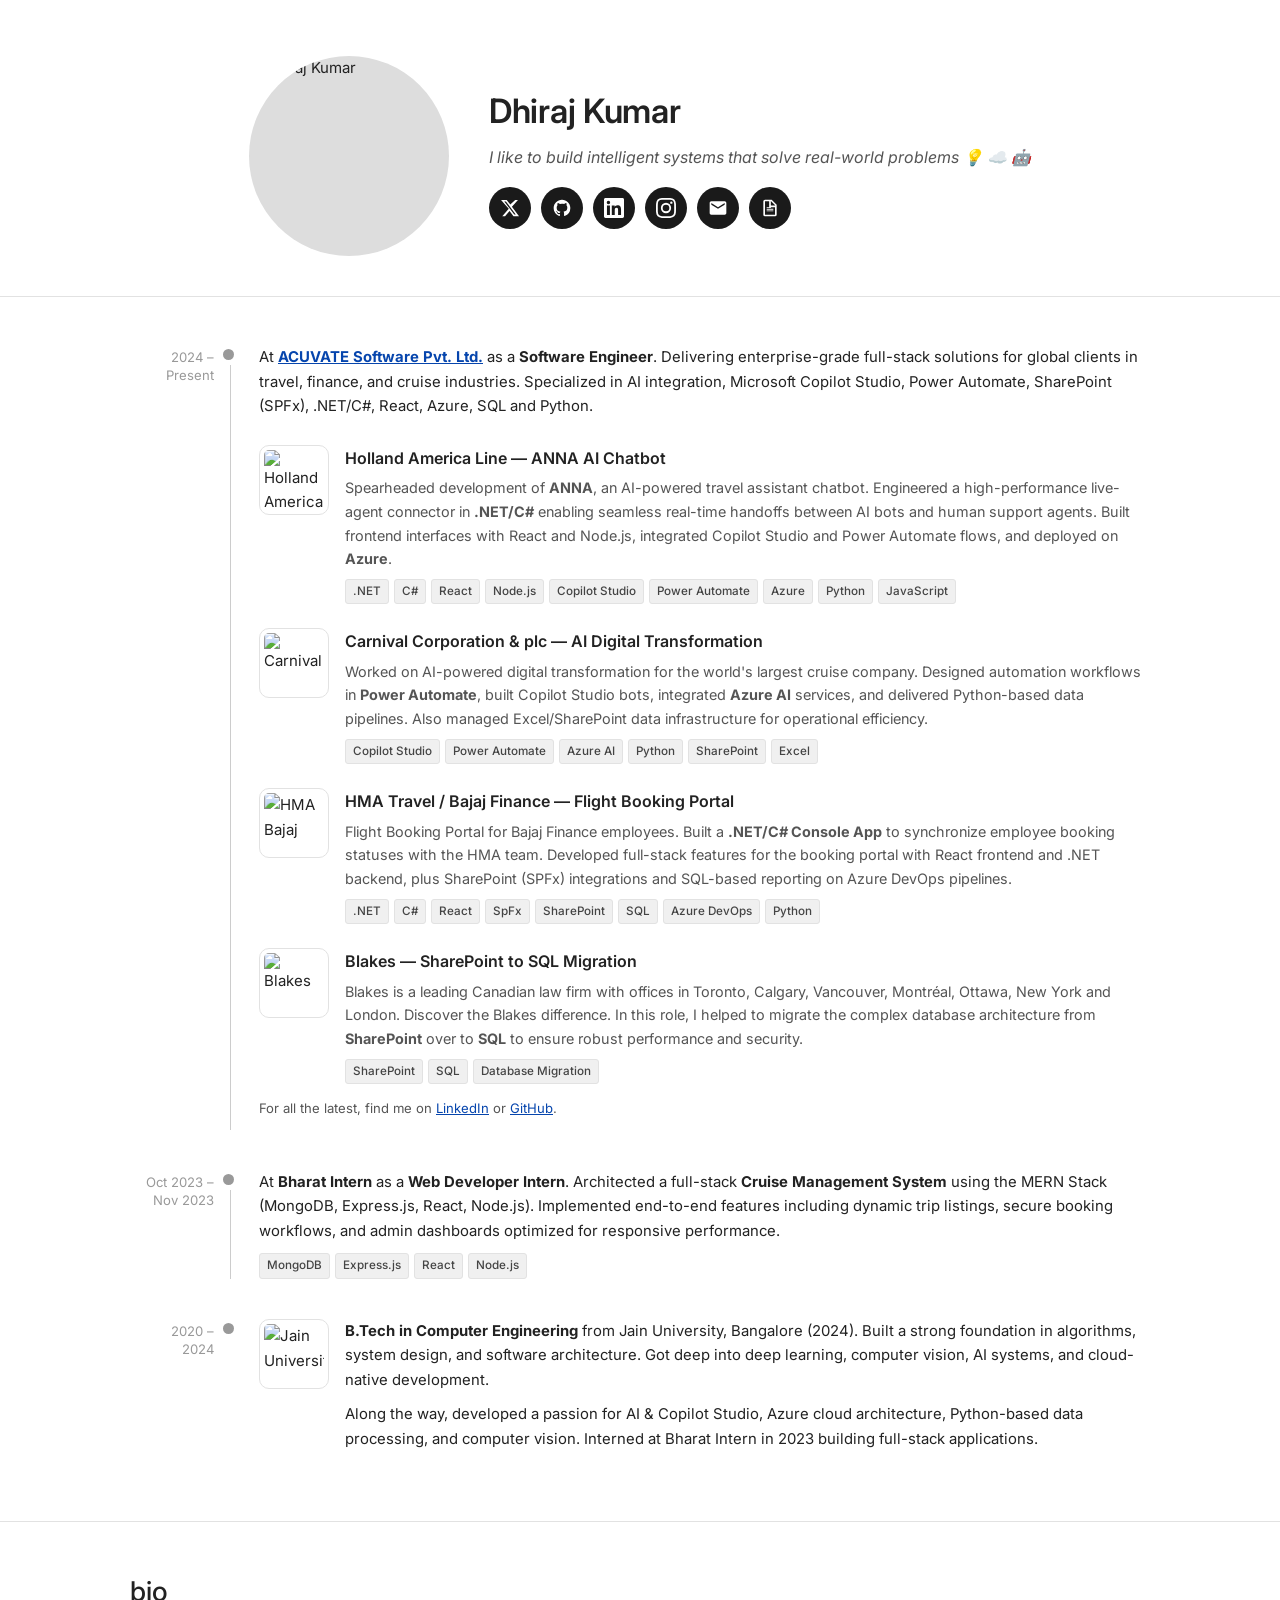
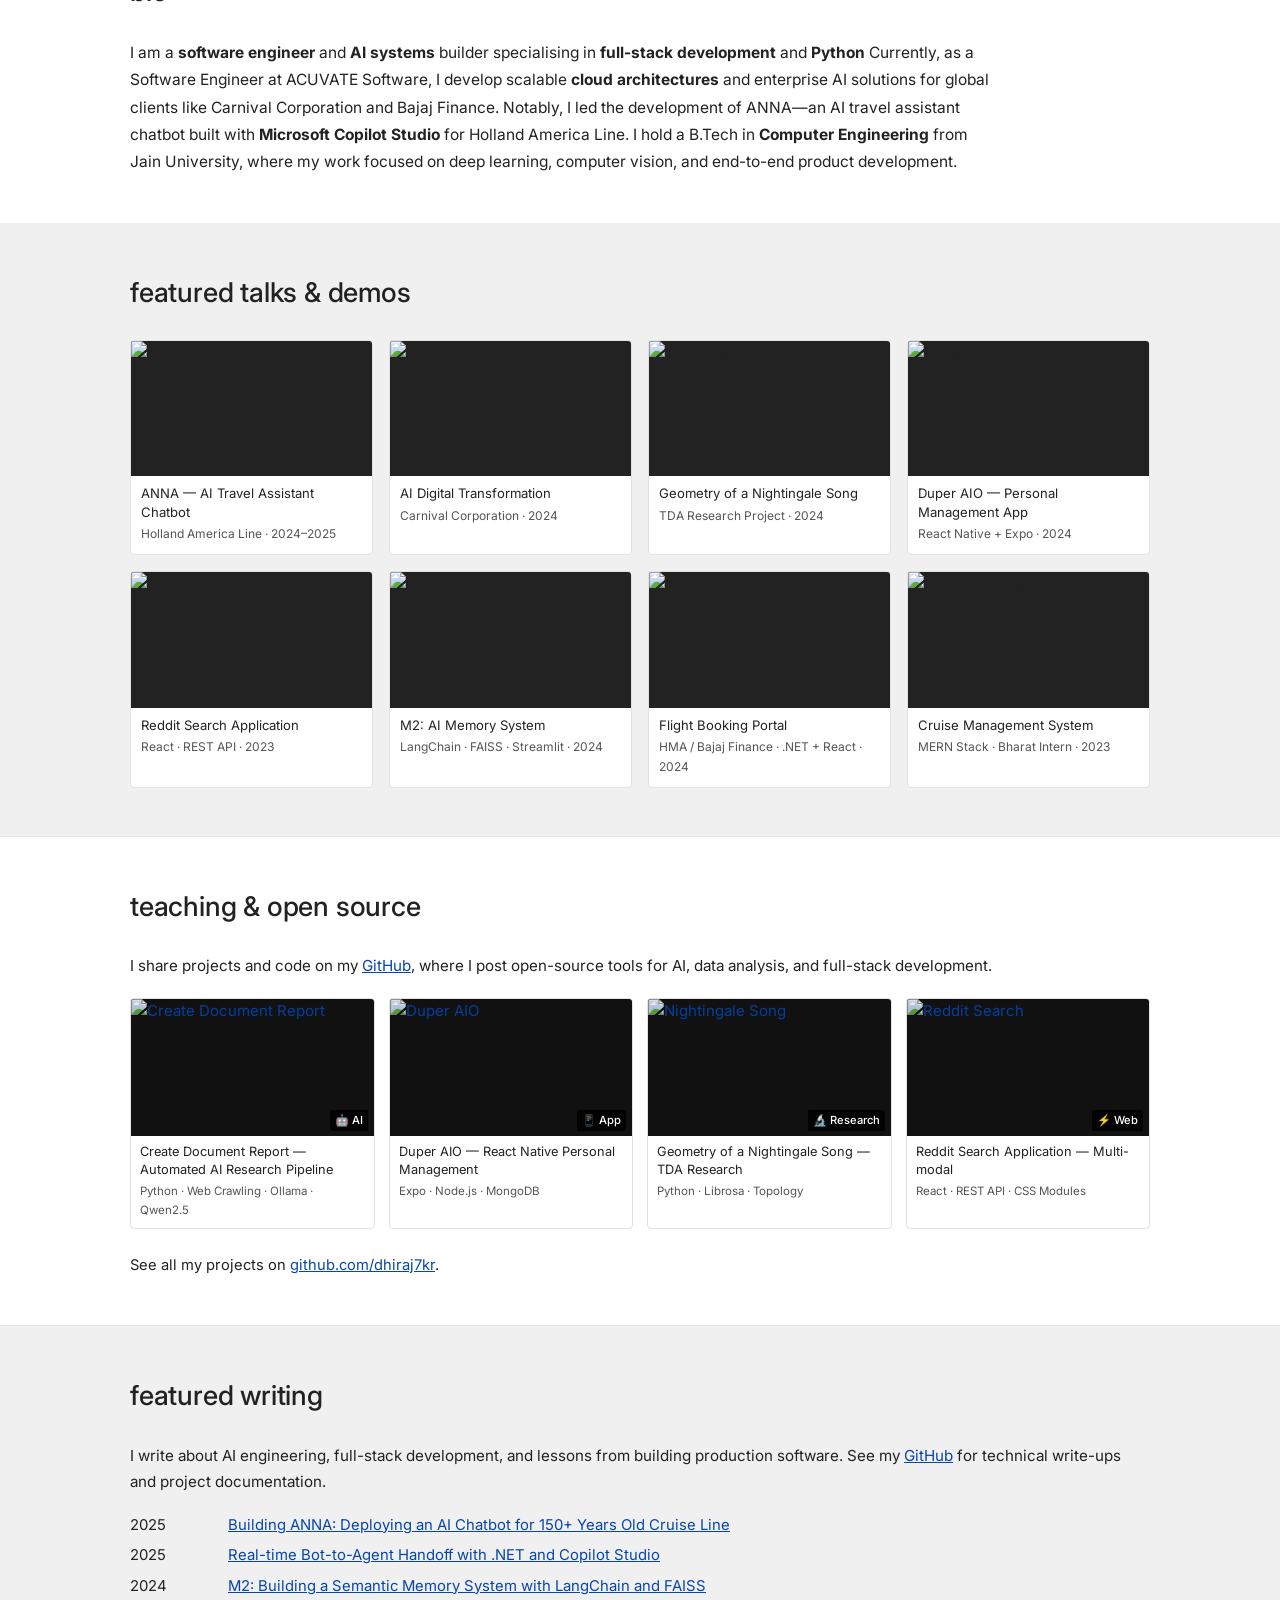
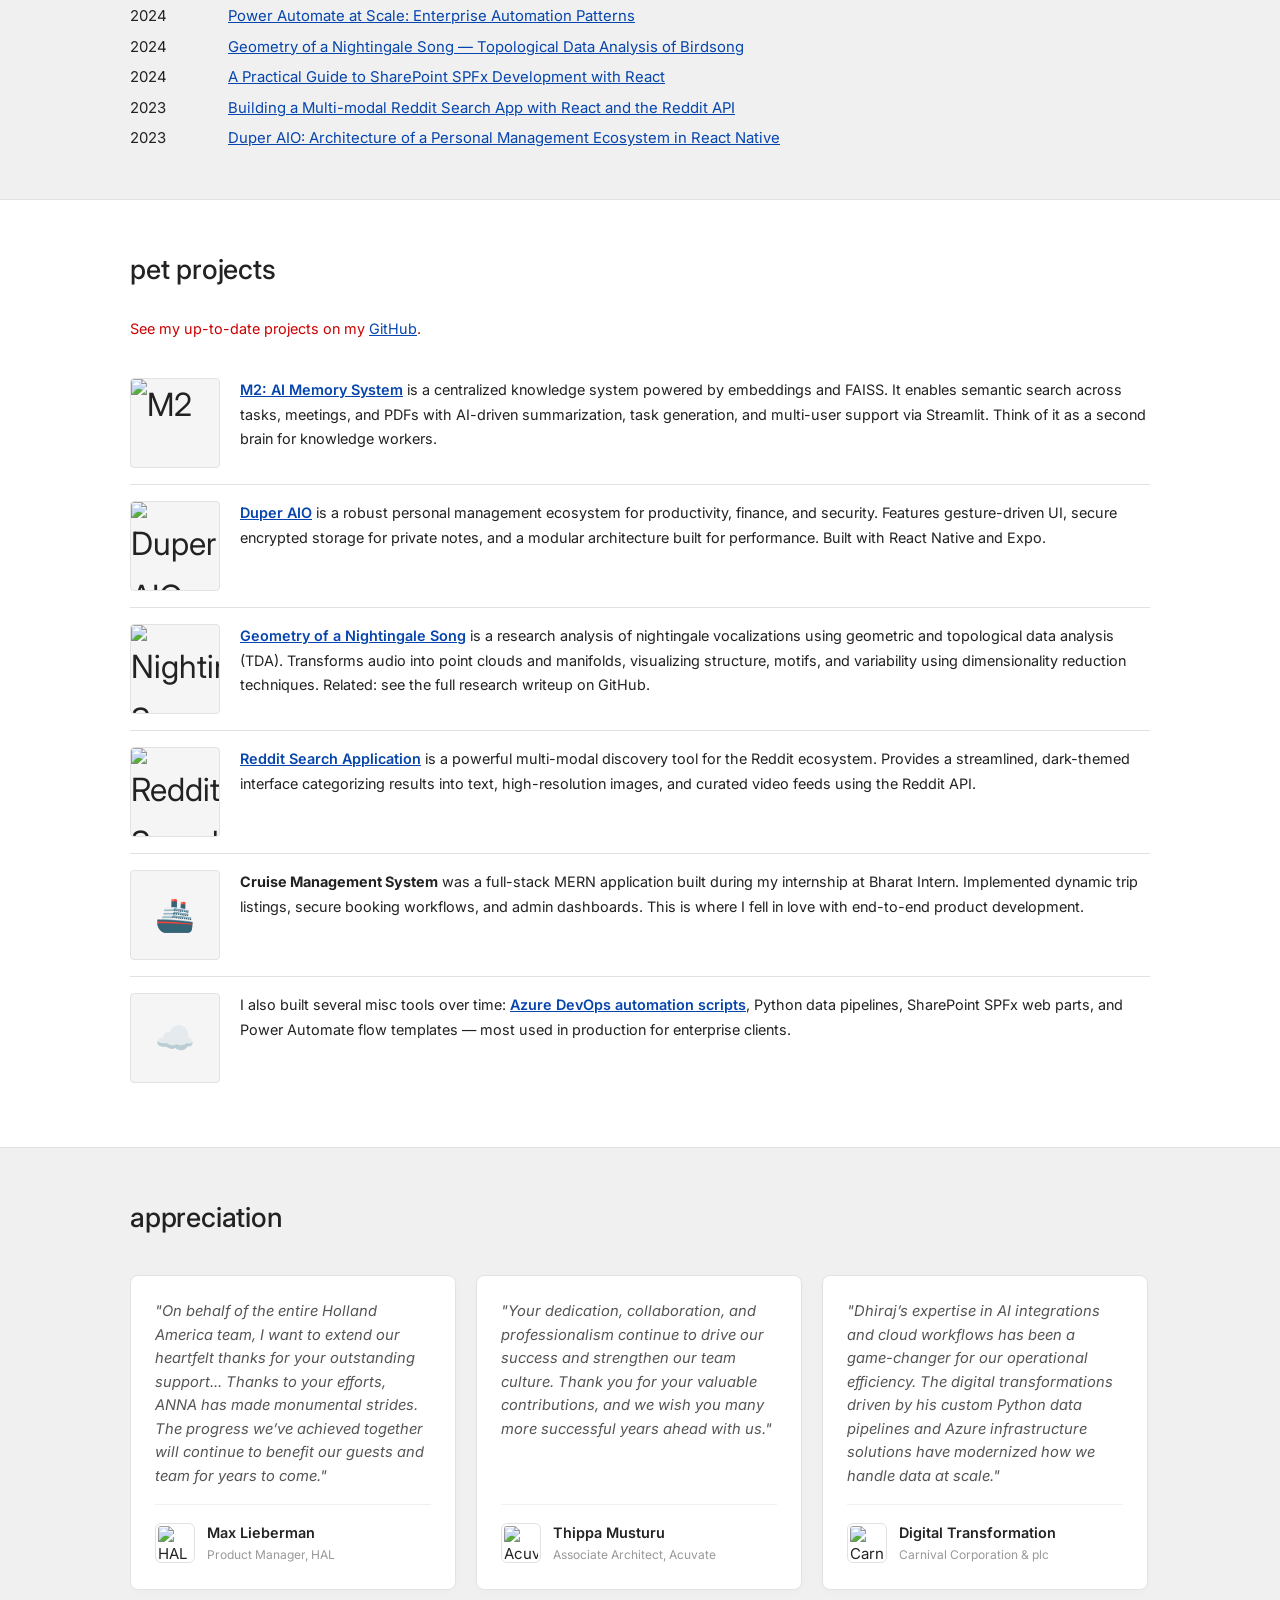
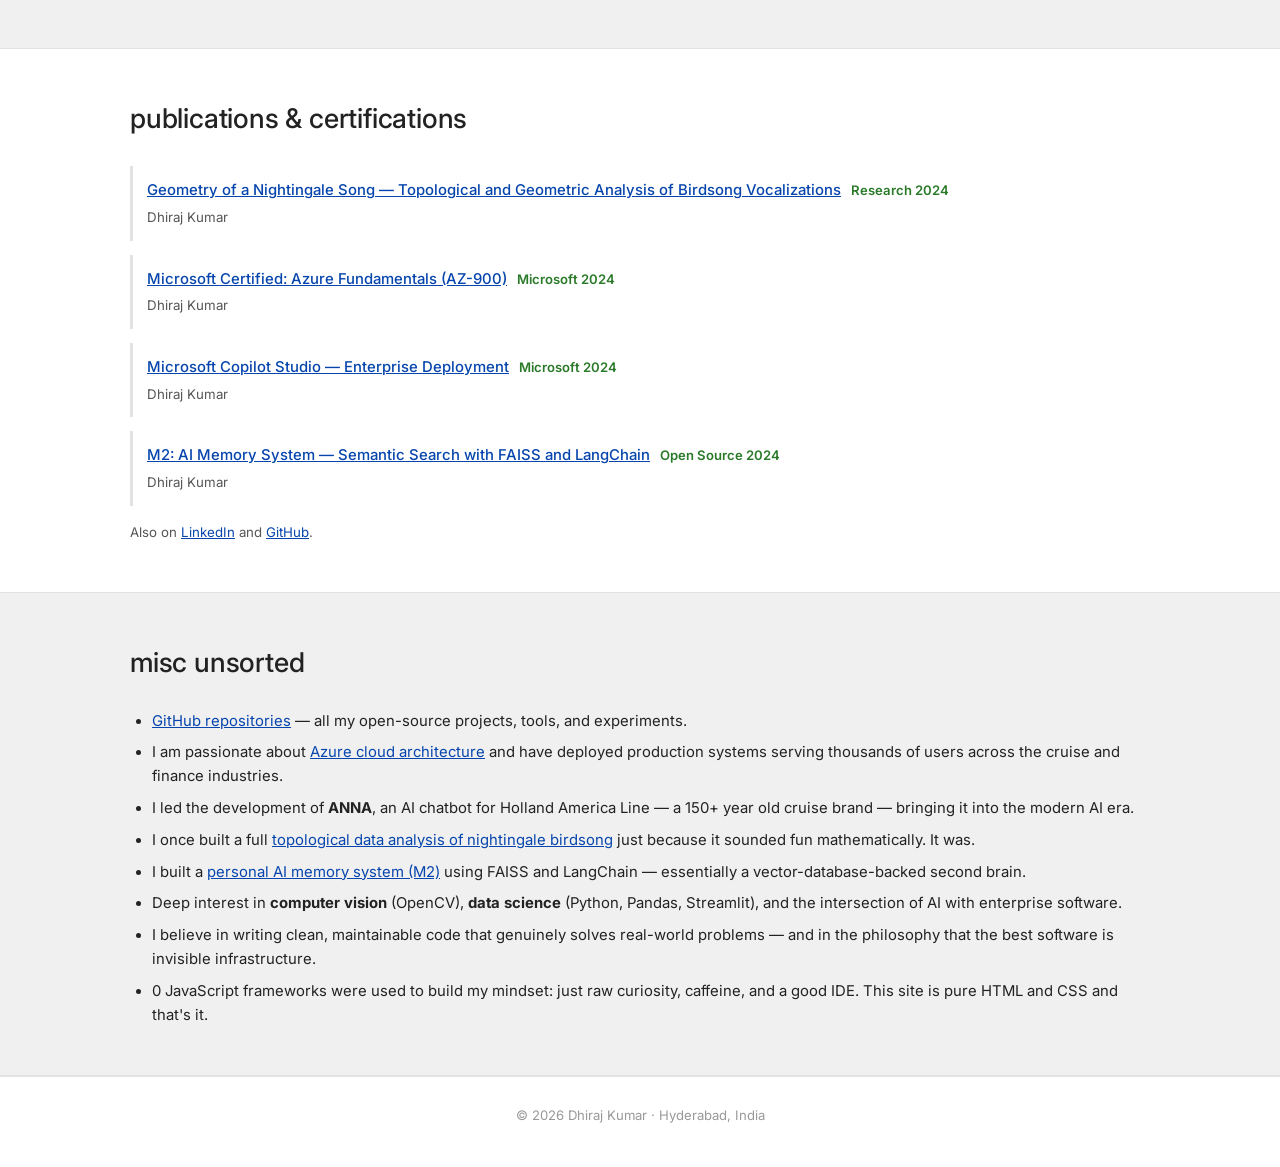
==== index.html @ 7d2c7565 "first commit" ====
<!DOCTYPE html>
<html lang="en">
<head>
<meta charset="UTF-8">
<meta name="viewport" content="width=device-width, initial-scale=1.0">
<title>Dhiraj Kumar</title>
<link rel="icon" type="image/png" href="logo.png"/>
<link rel="preconnect" href="https://fonts.googleapis.com">
<link href="https://fonts.googleapis.com/css2?family=Inter:wght@300;400;500;600&display=swap" rel="stylesheet">
<style>
* { box-sizing: border-box; margin: 0; padding: 0; }

:root {
  --text: #222;
  --muted: #555;
  --link: #0645ad;
  --link-visited: #0b0080;
  --border: #e2e2e2;
  --bg: #ffffff;
  --bg-alt: #f0f0f0;
  --green: #2a7a2a;
  --red: #cc0000;
  --timeline-line: #ccc;
  --year: #999;
}

body {
  font-family: 'Inter', -apple-system, BlinkMacSystemFont, sans-serif;
  background: var(--bg);
  color: var(--text);
  font-size: 15px;
  line-height: 1.65;
  -webkit-font-smoothing: antialiased;
}

a { color: var(--link); }
a:visited { color: var(--link-visited); }
a:hover { text-decoration: underline; }

img { display: block; max-width: 100%; }

/* ── Page wrapper ── */
.page { max-width: 1100px; margin: 0 auto; padding: 0 40px; }

/* ── HEADER ── */
.header {
  padding: 56px 0 40px;
  display: flex;
  gap: 40px;
  align-items: center;
  justify-content: center;
  text-align: left;
}

.header-photo {
  width: 200px;
  height: 200px;
  border-radius: 50%;
  object-fit: cover;
  flex-shrink: 0;
}

.header-info h1 {
  font-size: 2.1rem;
  font-weight: 600;
  letter-spacing: -0.3px;
  margin-bottom: 6px;
  color: var(--text);
}

.header-tagline {
  font-size: 1rem;
  color: var(--muted);
  font-style: italic;
  margin-bottom: 18px;
  line-height: 1.5;
}

.header-socials {
  display: flex;
  gap: 10px;
  flex-wrap: wrap;
}

.social-icon {
  width: 42px;
  height: 42px;
  background: #1a1a1a;
  border-radius: 50%;
  display: flex;
  align-items: center;
  justify-content: center;
  color: #fff;
  text-decoration: none;
  font-size: 1.1rem;
  transition: background 0.15s;
  flex-shrink: 0;
}
.social-icon:hover { background: #444; color: #fff; }
.social-icon svg { width: 20px; height: 20px; fill: white; }

/* ── Divider ── */
hr.divider {
  border: none;
  border-top: 1px solid var(--border);
  margin: 0;
}

/* ── Section wrapper ── */
.section {
  padding: 48px 0;
}

.section-alt {
  background: var(--bg-alt);
  padding: 48px 0;
}

.section-title {
  font-size: 1.7rem;
  font-weight: 500;
  letter-spacing: -0.2px;
  margin-bottom: 24px;
  color: var(--text);
}

/* ── TIMELINE ── */
.timeline {
  display: flex;
  flex-direction: column;
}

.tl-entry {
  display: grid;
  grid-template-columns: 100px 1px 1fr;
  column-gap: 0;
  position: relative;
  padding-bottom: 40px;
}
.tl-entry:last-child { padding-bottom: 0; }

.tl-year-col {
  padding-right: 16px;
  text-align: right;
  padding-top: 3px;
}

.tl-year {
  font-size: 0.82rem;
  color: var(--year);
  line-height: 1.4;
  white-space: nowrap;
}

.tl-line-col {
  display: flex;
  flex-direction: column;
  align-items: center;
  position: relative;
  width: 1px;
}

.tl-dot {
  width: 11px;
  height: 11px;
  border-radius: 50%;
  background: var(--year);
  flex-shrink: 0;
  margin-top: 4px;
  margin-left: -5px;
  z-index: 1;
}

.tl-vline {
  flex: 1;
  width: 1px;
  background: var(--timeline-line);
  margin-top: 5px;
  margin-left: -0.5px;
}

.tl-entry:last-child .tl-vline { display: none; }

.tl-body {
  padding-left: 28px;
  padding-top: 0;
}

.tl-logo-row {
  display: flex;
  align-items: flex-start;
  gap: 16px;
  margin-bottom: 12px;
}

.tl-company-logo {
  width: 70px;
  height: 70px;
  border-radius: 10px;
  object-fit: contain;
  border: 1px solid var(--border);
  padding: 4px;
  background: #fff;
  flex-shrink: 0;
}

.tl-body p {
  font-size: 0.93rem;
  color: var(--text);
  margin-bottom: 10px;
}

/* Client sub-entry matching the image layout */
.client-block {
  display: flex;
  align-items: flex-start;
  gap: 16px;
  margin-top: 24px;
  margin-bottom: 14px;
}

.client-info h4 {
  font-size: 1rem;
  font-weight: 600;
  margin-bottom: 5px;
  color: var(--text);
}

.client-info h4 a {
  color: var(--text);
  text-decoration: none;
}

.client-info h4 a:hover {
  text-decoration: underline;
  color: var(--link);
}

.client-info p {
  font-size: 0.9rem;
  color: var(--muted);
  margin-bottom: 6px !important;
}

/* Tags */
.tags { display: flex; flex-wrap: wrap; gap: 5px; margin-top: 8px; }
.tag {
  background: var(--bg-alt);
  color: #444;
  border-radius: 3px;
  padding: 2px 7px;
  font-size: 0.73rem;
  font-weight: 500;
  border: 1px solid var(--border);
}

/* ── BIO ── */
.bio-text {
  font-size: 0.97rem;
  color: var(--text);
  line-height: 1.75;
  max-width: 860px;
}

/* ── TALKS GRID ── */
.talks-grid {
  display: grid;
  grid-template-columns: repeat(4, 1fr);
  gap: 16px;
}

.talk-card {
  border: 1px solid var(--border);
  border-radius: 4px;
  overflow: hidden;
  background: var(--bg);
  text-decoration: none;
}
.talk-card:hover { border-color: #999; }

.talk-thumb {
  width: 100%;
  aspect-ratio: 16/9;
  object-fit: cover;
  display: block;
  background: #222;
}

.talk-card-body {
  padding: 8px 10px 10px;
}

.talk-label {
  font-size: 0.82rem;
  color: var(--text);
  line-height: 1.4;
  display: block;
}

.talk-sub {
  font-size: 0.75rem;
  color: var(--muted);
  margin-top: 3px;
  display: block;
}

/* ── TEACHING VIDEOS ── */
.vid-grid {
  display: grid;
  grid-template-columns: repeat(4, 1fr);
  gap: 14px;
  margin-bottom: 24px;
}

.vid-card {
  border: 1px solid var(--border);
  border-radius: 4px;
  overflow: hidden;
  text-decoration: none;
}
.vid-card:hover { border-color: #999; }

.vid-thumb-wrap {
  position: relative;
  aspect-ratio: 16/9;
  background: #111;
  overflow: hidden;
}

.vid-thumb {
  width: 100%;
  height: 100%;
  object-fit: cover;
  display: block;
  filter: brightness(0.9);
}

.vid-duration {
  position: absolute;
  bottom: 5px;
  right: 6px;
  background: rgba(0,0,0,0.8);
  color: #fff;
  font-size: 0.7rem;
  padding: 1px 5px;
  border-radius: 2px;
  font-weight: 500;
}

.vid-body { padding: 7px 9px 8px; }
.vid-title { font-size: 0.8rem; color: var(--text); line-height: 1.4; margin-bottom: 3px; }
.vid-meta { font-size: 0.72rem; color: var(--muted); }

/* ── WRITING LIST ── */
.writing-intro {
  font-size: 0.95rem;
  color: var(--text);
  margin-bottom: 18px;
  line-height: 1.7;
}

.writing-list {
  list-style: none;
  display: flex;
  flex-direction: column;
  gap: 6px;
}

.writing-list li {
  font-size: 0.93rem;
  display: flex;
  gap: 0;
  align-items: baseline;
}

.w-date {
  color: var(--text);
  min-width: 90px;
  flex-shrink: 0;
}

/* ── PET PROJECTS ── */
.pet-intro {
  font-size: 0.9rem;
  color: var(--red);
  margin-bottom: 22px;
}

.pet-list {
  display: flex;
  flex-direction: column;
  gap: 0;
}

.pet-entry {
  display: grid;
  grid-template-columns: 90px 1fr;
  gap: 20px;
  align-items: flex-start;
  padding: 16px 0;
  border-top: 1px solid var(--border);
}
.pet-entry:first-child { border-top: none; }

.pet-thumb {
  width: 90px;
  height: 90px;
  object-fit: cover;
  border-radius: 4px;
  border: 1px solid var(--border);
  background: #f5f5f5;
  display: flex;
  align-items: center;
  justify-content: center;
  font-size: 2rem;
  flex-shrink: 0;
}

.pet-thumb img {
  width: 100%;
  height: 100%;
  object-fit: cover;
  border-radius: 4px;
}

.pet-content { font-size: 0.9rem; color: var(--text); line-height: 1.7; }
.pet-content a { font-weight: 600; }

/* ── APPRECIATION (CAROUSEL) ── */
.appreciation-milestones {
  display: grid;
  grid-template-columns: repeat(2, 1fr);
  gap: 20px;
  margin-bottom: 32px;
}

.appreciation-milestones img {
  width: 100%;
  border-radius: 8px;
  border: 1px solid var(--border);
  box-shadow: 0 4px 12px rgba(0,0,0,0.05);
}

.carousel-container {
  width: 100%;
  overflow: hidden;
  position: relative;
  padding: 10px 0;
}

.carousel-track {
  display: flex;
  gap: 20px;
  transition: transform 0.6s ease-in-out;
  will-change: transform;
}

.appreciation-card {
  flex: 0 0 calc(33.333% - 14px); /* Show 3 items, account for gap */
  background: var(--bg);
  border: 1px solid var(--border);
  border-radius: 8px;
  padding: 24px;
  display: flex;
  flex-direction: column;
  gap: 16px;
  box-shadow: 0 2px 8px rgba(0,0,0,0.02);
  min-width: 0; /* Prevents overflow issues */
}

.appreciation-text {
  font-size: 0.92rem;
  font-style: italic;
  color: var(--muted);
  line-height: 1.6;
  flex-grow: 1;
}

.appreciation-author-block {
  display: flex;
  align-items: center;
  gap: 12px;
  border-top: 1px solid var(--bg-alt);
  padding-top: 16px;
}

.appreciation-logo {
  width: 40px;
  height: 40px;
  border-radius: 6px;
  object-fit: contain;
  border: 1px solid var(--border);
  padding: 2px;
  background: #fff;
  flex-shrink: 0;
}

.appreciation-author-info {
  display: flex;
  flex-direction: column;
  min-width: 0;
}

.appreciation-author-name {
  font-size: 0.9rem;
  font-weight: 600;
  color: var(--text);
  white-space: nowrap;
  overflow: hidden;
  text-overflow: ellipsis;
}

.appreciation-author-role {
  font-size: 0.75rem;
  color: var(--year);
  white-space: nowrap;
  overflow: hidden;
  text-overflow: ellipsis;
}

/* ── PUBLICATIONS ── */
.pub-list {
  display: flex;
  flex-direction: column;
  gap: 0;
}

.pub-entry {
  padding: 12px 0 12px 14px;
  border-left: 3px solid var(--border);
  margin-bottom: 14px;
}
.pub-entry:last-child { margin-bottom: 0; }

.pub-title {
  font-size: 0.93rem;
  font-weight: 500;
  margin-bottom: 4px;
}

.pub-title a { font-weight: 500; }

.pub-venue {
  font-size: 0.82rem;
  color: var(--green);
  font-weight: 600;
  margin-left: 6px;
}

.pub-authors {
  font-size: 0.83rem;
  color: var(--muted);
}

.pub-note {
  font-size: 0.83rem;
  color: var(--muted);
  margin-top: 16px;
}

/* ── MISC UNSORTED ── */
.misc-list {
  list-style: disc;
  padding-left: 22px;
  display: flex;
  flex-direction: column;
  gap: 8px;
}

.misc-list li { font-size: 0.93rem; color: var(--text); line-height: 1.6; }

/* ── CONTACT ── */
.contact-grid {
  display: grid;
  grid-template-columns: repeat(3, 1fr);
  gap: 16px 28px;
}

.contact-item {
  display: flex;
  flex-direction: column;
  gap: 2px;
}

.contact-item span {
  display: block;
  font-size: 0.72rem;
  text-transform: uppercase;
  letter-spacing: 0.08em;
  color: var(--year);
  font-weight: 600;
}

.contact-item p, 
.contact-item a {
  font-size: 0.92rem;
  color: var(--text);
  line-height: 1.4;
  text-decoration: none;
}

.contact-item a:hover {
  color: var(--link);
  text-decoration: underline;
}

/* ── FOOTER ── */
footer {
  padding: 28px 0 40px;
  font-size: 0.82rem;
  color: var(--year);
  text-align: center;
  border-top: 1px solid var(--border);
}

/* ── RESPONSIVE ── */
@media (max-width: 900px) {
  .talks-grid { grid-template-columns: repeat(2, 1fr); }
  .vid-grid { grid-template-columns: repeat(2, 1fr); }
  .contact-grid { grid-template-columns: 1fr 1fr; gap: 14px 20px; }
  .appreciation-card { flex: 0 0 calc(50% - 10px); } /* Show 2 on tablet */
}

@media (max-width: 640px) {
  .page { padding: 0 18px; }
  .header { flex-direction: column; align-items: center; text-align: center; }
  .header-socials { justify-content: center; }
  .header-photo { width: 140px; height: 140px; }
  .talks-grid { grid-template-columns: 1fr 1fr; }
  .vid-grid { grid-template-columns: 1fr 1fr; }
  .tl-entry { grid-template-columns: 64px 1px 1fr; }
  .pet-entry { grid-template-columns: 70px 1fr; gap: 14px; }
  .appreciation-milestones { grid-template-columns: 1fr; }
  .contact-grid { grid-template-columns: 1fr; gap: 12px; }
  .appreciation-card { flex: 0 0 100%; } /* Show 1 on mobile */
}
</style>
</head>
<body>

<!-- ══════════════════ HEADER ══════════════════ -->
<div class="page">
  <div class="header">
    <img class="header-photo"
      src="https://raw.githubusercontent.com/dhiraj7kr/digitalDhiraj/refs/heads/main/Project/DKGE.jpeg"
      alt="Dhiraj Kumar"
      onerror="this.style.background='#ddd'">
    <div class="header-info">
      <h1>Dhiraj Kumar</h1>
      <p class="header-tagline">I like to build intelligent systems that solve real-world problems 💡 ☁️ 🤖</p>
      <div class="header-socials">
        <a class="social-icon" href="https://x.com/Dhiraj7kr" target="_blank" title="X / Twitter">
          <svg viewBox="0 0 24 24"><path d="M18.244 2.25h3.308l-7.227 8.26 8.502 11.24H16.17l-4.714-6.231-5.401 6.231H2.744l7.736-8.855L1.254 2.25H8.08l4.259 5.63zm-1.161 17.52h1.833L7.084 4.126H5.117z"/></svg>
        </a>
        <a class="social-icon" href="https://github.com/dhiraj7kr" target="_blank" title="GitHub">
          <svg viewBox="0 0 24 24"><path d="M12 2C6.477 2 2 6.484 2 12.017c0 4.425 2.865 8.18 6.839 9.504.5.092.682-.217.682-.483 0-.237-.008-.868-.013-1.703-2.782.605-3.369-1.343-3.369-1.343-.454-1.158-1.11-1.466-1.11-1.466-.908-.62.069-.608.069-.608 1.003.07 1.531 1.032 1.531 1.032.892 1.53 2.341 1.088 2.91.832.092-.647.35-1.088.636-1.338-2.22-.253-4.555-1.113-4.555-4.951 0-1.093.39-1.988 1.029-2.688-.103-.253-.446-1.272.098-2.65 0 0 .84-.27 2.75 1.026A9.564 9.564 0 0112 6.844c.85.004 1.705.115 2.504.337 1.909-1.296 2.747-1.027 2.747-1.027.546 1.379.202 2.398.1 2.651.64.7 1.028 1.595 1.028 2.688 0 3.848-2.339 4.695-4.566 4.943.359.309.678.92.678 1.855 0 1.338-.012 2.419-.012 2.747 0 .268.18.58.688.482A10.019 10.019 0 0022 12.017C22 6.484 17.522 2 12 2z"/></svg>
        </a>
        <a class="social-icon" href="https://www.linkedin.com/in/dhiraj7kr/" target="_blank" title="LinkedIn">
          <svg viewBox="0 0 24 24"><path d="M20.447 20.452h-3.554v-5.569c0-1.328-.027-3.037-1.852-3.037-1.853 0-2.136 1.445-2.136 2.939v5.667H9.351V9h3.414v1.561h.046c.477-.9 1.637-1.85 3.37-1.85 3.601 0 4.267 2.37 4.267 5.455v6.286zM5.337 7.433a2.062 2.062 0 01-2.063-2.065 2.064 2.064 0 112.063 2.065zm1.782 13.019H3.555V9h3.564v11.452zM22.225 0H1.771C.792 0 0 .774 0 1.729v20.542C0 23.227.792 24 1.771 24h20.451C23.2 24 24 23.227 24 22.271V1.729C24 .774 23.2 0 22.222 0h.003z"/></svg>
        </a>
        <a class="social-icon" href="https://instagram.com/d25.ze" target="_blank" title="Instagram">
          <svg viewBox="0 0 24 24"><path d="M12 2.163c3.204 0 3.584.012 4.85.07 3.252.148 4.771 1.691 4.919 4.919.058 1.265.069 1.645.069 4.849 0 3.205-.012 3.584-.069 4.849-.149 3.225-1.664 4.771-4.919 4.919-1.266.058-1.644.07-4.85.07-3.204 0-3.584-.012-4.849-.07-3.26-.149-4.771-1.699-4.919-4.92-.058-1.265-.07-1.644-.07-4.849 0-3.204.013-3.583.07-4.849.149-3.227 1.664-4.771 4.919-4.919 1.266-.057 1.645-.069 4.849-.069zm0-2.163c-3.259 0-3.667.014-4.947.072-4.358.2-6.78 2.618-6.98 6.98-.059 1.281-.073 1.689-.073 4.948 0 3.259.014 3.668.072 4.948.2 4.358 2.618 6.78 6.98 6.98 1.281.058 1.689.072 4.948.072 3.259 0 3.668-.014 4.948-.072 4.354-.2 6.782-2.618 6.979-6.98.059-1.28.073-1.689.073-4.948 0-3.259-.014-3.667-.072-4.947-.196-4.354-2.617-6.78-6.979-6.98-1.281-.059-1.69-.073-4.949-.073zm0 5.838a6.162 6.162 0 100 12.324 6.162 6.162 0 000-12.324zM12 16a4 4 0 110-8 4 4 0 010 8zm6.406-11.845a1.44 1.44 0 100 2.881 1.44 1.44 0 000-2.881z"/></svg>
        </a>
        <a class="social-icon" href="mailto:dhiraj7kr@gmail.com" title="Email">
          <svg viewBox="0 0 24 24"><path d="M20 4H4c-1.1 0-2 .9-2 2v12c0 1.1.9 2 2 2h16c1.1 0 2-.9 2-2V6c0-1.1-.9-2-2-2zm0 4l-8 5-8-5V6l8 5 8-5v2z"/></svg>
        </a>
        <a class="social-icon" href="./Project/Resume.pdf" target="_blank" title="Resume / CV">
          <svg viewBox="0 0 24 24"><path d="M14 2H6a2 2 0 00-2 2v16a2 2 0 002 2h12a2 2 0 002-2V8l-6-6zm-1 1.5L18.5 9H13V3.5zM6 20V4h5v7h7v9H6zm2-5h8v1H8zm0-2h8v1H8zm0-2h5v1H8z"/></svg>
        </a>
      </div>
    </div>
  </div>
</div>

<hr class="divider">

<!-- ══════════════════ EXPERIENCE TIMELINE ══════════════════ -->
<div class="page">
  <div class="section">
    <div class="timeline">

      <!-- Acuvate -->
      <div class="tl-entry">
        <div class="tl-year-col">
          <div class="tl-year">2024 – <br>Present  </div>
        </div>
        <div class="tl-line-col">
          <div class="tl-dot"></div>
          <div class="tl-vline"></div>
        </div>
        <div class="tl-body">
          <div class="tl-logo-row">
            <img class="tl-company-logo"
              src="https://encrypted-tbn0.gstatic.com/images?q=tbn:ANd9GcRg8U6ALZQ4JRtSA0c011gX_T1DEr_57OWZZGUYknUwXA&s"
              onerror="this.style.display='none'"
              alt="Acuvate Software">
            <div>
              <p style="margin:0 0 2px;">At <a href="https://acuvate.com" target="_blank"><strong>ACUVATE Software Pvt. Ltd.</strong></a> as a <strong>Software Engineer</strong>. Delivering enterprise-grade full-stack solutions for global clients in travel, finance, and cruise industries. Specialized in AI integration, Microsoft Copilot Studio, Power Automate, SharePoint (SPFx), .NET/C#, React, Azure, SQL and Python.</p>
            </div>
          </div>

          <!-- Holland America Line -->
          <div class="client-block">
            <img class="tl-company-logo" src="https://yt3.googleusercontent.com/yDWFM7DnHq3GCvXRb1rdzD3vT7_nPzgMdMlIQDvliAJSVmADlfIiH_50DifJiFaCTZI6eopl=s900-c-k-c0x00ffffff-no-rj" alt="Holland America Line">
            <div class="client-info">
              <h4><a href="https://www.hollandamerica.com/en" target="_blank">Holland America Line</a> — ANNA AI Chatbot</h4>
              <p>Spearheaded development of <strong>ANNA</strong>, an AI-powered travel assistant chatbot. Engineered a high-performance live-agent connector in <strong>.NET/C#</strong> enabling seamless real-time handoffs between AI bots and human support agents. Built frontend interfaces with React and Node.js, integrated Copilot Studio and Power Automate flows, and deployed on <strong>Azure</strong>.</p>
              <div class="tags">
                <span class="tag">.NET</span><span class="tag">C#</span><span class="tag">React</span><span class="tag">Node.js</span>
                <span class="tag">Copilot Studio</span><span class="tag">Power Automate</span><span class="tag">Azure</span><span class="tag">Python</span><span class="tag">JavaScript</span>
              </div>
            </div>
          </div>

          <!-- Carnival Corporation -->
          <div class="client-block">
            <img class="tl-company-logo" src="https://brandlogos.net/wp-content/uploads/2022/05/carnival_corporation-logo_brandlogos.net_x5814.png" alt="Carnival">
            <div class="client-info">
              <h4><a href="https://www.carnival.com/" target="_blank">Carnival Corporation &amp; plc</a> — AI Digital Transformation</h4>
              <p>Worked on AI-powered digital transformation for the world's largest cruise company. Designed automation workflows in <strong>Power Automate</strong>, built Copilot Studio bots, integrated <strong>Azure AI</strong> services, and delivered Python-based data pipelines. Also managed Excel/SharePoint data infrastructure for operational efficiency.</p>
              <div class="tags">
                <span class="tag">Copilot Studio</span><span class="tag">Power Automate</span><span class="tag">Azure AI</span>
                <span class="tag">Python</span><span class="tag">SharePoint</span><span class="tag">Excel</span>
              </div>
            </div>
          </div>

          <!-- HMA Travel / Bajaj Finance -->
          <div class="client-block">
            <img class="tl-company-logo" src="https://encrypted-tbn0.gstatic.com/images?q=tbn:ANd9GcTPGxe-3ECHUFu4kEFNPhvh3qSg6xErBIrL5vIyvqWpbJ4PzLeSwpcSd71_&s=10" alt="HMA Bajaj">
            <div class="client-info">
              <h4><a href="https://www.hmatravel.com" target="_blank">HMA Travel / Bajaj Finance</a> — Flight Booking Portal</h4>
              <p>Flight Booking Portal for Bajaj Finance employees. Built a <strong>.NET/C# Console App</strong> to synchronize employee booking statuses with the HMA team. Developed full-stack features for the booking portal with React frontend and .NET backend, plus SharePoint (SPFx) integrations and SQL-based reporting on Azure DevOps pipelines.</p>
              <div class="tags">
                <span class="tag">.NET</span><span class="tag">C#</span><span class="tag">React</span><span class="tag">SpFx</span>
                <span class="tag">SharePoint</span><span class="tag">SQL</span><span class="tag">Azure DevOps</span><span class="tag">Python</span>
              </div>
            </div>
          </div>
          
          <!-- Blakes -->
          <div class="client-block">
            <img class="tl-company-logo" src="https://techlaw.org/wp-content/uploads/2015/03/Blakes-Canadian-Lawyers-Stacked-RGB.jpg" alt="Blakes">
            <div class="client-info">
              <h4><a href="https://www.blakes.com/" target="_blank">Blakes</a> — SharePoint to SQL Migration</h4>
              <p>Blakes is a leading Canadian law firm with offices in Toronto, Calgary, Vancouver, Montréal, Ottawa, New York and London. Discover the Blakes difference. In this role, I helped to migrate the complex database architecture from <strong>SharePoint</strong> over to <strong>SQL</strong> to ensure robust performance and security.</p>
              <div class="tags">
                <span class="tag">SharePoint</span><span class="tag">SQL</span><span class="tag">Database Migration</span>
              </div>
            </div>
          </div>

          <p style="margin-top:10px; font-size:0.82rem; color:var(--muted);">For all the latest, find me on <a href="https://www.linkedin.com/in/dhiraj7kr/" target="_blank">LinkedIn</a> or <a href="https://github.com/dhiraj7kr" target="_blank">GitHub</a>.</p>
        </div>
      </div>

      <!-- Bharat Intern -->
      <div class="tl-entry">
        <div class="tl-year-col">
          <div class="tl-year">Oct 2023 –<br>Nov 2023</div>
        </div>
        <div class="tl-line-col">
          <div class="tl-dot"></div>
          <div class="tl-vline"></div>
        </div>
        <div class="tl-body">
          <p>At <strong>Bharat Intern</strong> as a <strong>Web Developer Intern</strong>. Architected a full-stack <strong>Cruise Management System</strong> using the MERN Stack (MongoDB, Express.js, React, Node.js). Implemented end-to-end features including dynamic trip listings, secure booking workflows, and admin dashboards optimized for responsive performance.</p>
          <div class="tags">
            <span class="tag">MongoDB</span><span class="tag">Express.js</span><span class="tag">React</span><span class="tag">Node.js</span>
          </div>
        </div>
      </div>

      <!-- Education -->
      <div class="tl-entry">
        <div class="tl-year-col">
          <div class="tl-year">2020 –<br>2024</div>
        </div>
        <div class="tl-line-col">
          <div class="tl-dot"></div>
          <div class="tl-vline"></div>
        </div>
        <div class="tl-body">
          <div class="tl-logo-row">
            <img class="tl-company-logo" src="https://encrypted-tbn0.gstatic.com/images?q=tbn:ANd9GcTQOGmnemR1OprtxI5ylWe-daPJLj2bQNuey1LRpxlhTJMl_uccuDmbQltC&s=10" alt="Jain University">
            <div>
              <p><strong>B.Tech in Computer Engineering</strong> from Jain University, Bangalore (2024). Built a strong foundation in algorithms, system design, and software architecture. Got deep into deep learning, computer vision, AI systems, and cloud-native development.</p>
              <p>Along the way, developed a passion for AI &amp; Copilot Studio, Azure cloud architecture, Python-based data processing, and computer vision. Interned at Bharat Intern in 2023 building full-stack applications.</p>
            </div>
          </div>
        </div>
      </div>

    </div>
  </div>
</div>

<hr class="divider">

<!-- ══════════════════ BIO ══════════════════ -->
<div class="page">
  <div class="section">
    <h2 class="section-title">bio</h2>
    <p class="bio-text">
      I am a <B>software engineer</B> and <b>AI systems</b> builder specialising in <b>full-stack development</b>  and <b>Python</b> Currently, as a Software Engineer at ACUVATE Software, I develop scalable <b>cloud architectures</b> and enterprise AI solutions for global clients like Carnival Corporation and Bajaj Finance. Notably, I led the development of ANNA—an AI travel assistant chatbot built with <b>Microsoft Copilot Studio</b> for Holland America Line. I hold a B.Tech in <B>Computer Engineering</B> from Jain University, where my work focused on deep learning, computer vision, and end-to-end product development.
    </p>
  </div>
</div>

<!-- ══════════════════ FEATURED TALKS / DEMOS ══════════════════ -->
<div class="section-alt">
  <div class="page">
    <h2 class="section-title">featured talks &amp; demos</h2>
    <div class="talks-grid">

      <div class="talk-card">
        <img class="talk-thumb" src="https://images.unsplash.com/photo-1620712943543-bcc4688e7485?auto=format&fit=crop&w=400&q=70" alt="ANNA AI Chatbot">
        <div class="talk-card-body">
          <span class="talk-label">ANNA — AI Travel Assistant Chatbot</span>
          <span class="talk-sub">Holland America Line · 2024–2025</span>
        </div>
      </div>

      <div class="talk-card">
        <img class="talk-thumb" src="https://images.unsplash.com/photo-1451187580459-43490279c0fa?auto=format&fit=crop&w=400&q=70" alt="Carnival AI Transformation">
        <div class="talk-card-body">
          <span class="talk-label">AI Digital Transformation</span>
          <span class="talk-sub">Carnival Corporation · 2024</span>
        </div>
      </div>

      <div class="talk-card">
        <img class="talk-thumb" src="https://images.unsplash.com/photo-1518640467707-6811f4a6ab73?auto=format&fit=crop&w=400&q=70" alt="Nightingale Song Research">
        <div class="talk-card-body">
          <span class="talk-label">Geometry of a Nightingale Song</span>
          <span class="talk-sub">TDA Research Project · 2024</span>
        </div>
      </div>

      <div class="talk-card">
        <img class="talk-thumb" src="https://images.unsplash.com/photo-1512941937669-90a1b58e7e9c?auto=format&fit=crop&w=400&q=70" alt="Duper AIO App">
        <div class="talk-card-body">
          <span class="talk-label">Duper AIO — Personal Management App</span>
          <span class="talk-sub">React Native + Expo · 2024</span>
        </div>
      </div>

      <div class="talk-card">
        <img class="talk-thumb" src="https://images.unsplash.com/photo-1508921912186-1d1a45ebb3c1?auto=format&fit=crop&w=400&q=70" alt="Reddit Search App">
        <div class="talk-card-body">
          <span class="talk-label">Reddit Search Application</span>
          <span class="talk-sub">React · REST API · 2023</span>
        </div>
      </div>

      <div class="talk-card">
        <img class="talk-thumb" src="https://images.unsplash.com/photo-1558494949-ef010cbdcc31?auto=format&fit=crop&w=400&q=70" alt="M2 AI Memory System">
        <div class="talk-card-body">
          <span class="talk-label">M2: AI Memory System</span>
          <span class="talk-sub">LangChain · FAISS · Streamlit · 2024</span>
        </div>
      </div>

      <div class="talk-card">
        <img class="talk-thumb" src="https://images.unsplash.com/photo-1497366216548-37526070297c?auto=format&fit=crop&w=400&q=70" alt="HMA Flight Booking">
        <div class="talk-card-body">
          <span class="talk-label">Flight Booking Portal</span>
          <span class="talk-sub">HMA / Bajaj Finance · .NET + React · 2024</span>
        </div>
      </div>

      <div class="talk-card">
        <img class="talk-thumb" src="https://images.unsplash.com/photo-1555949963-ff9fe0c870eb?auto=format&fit=crop&w=400&q=70" alt="Cruise Management System">
        <div class="talk-card-body">
          <span class="talk-label">Cruise Management System</span>
          <span class="talk-sub">MERN Stack · Bharat Intern · 2023</span>
        </div>
      </div>

    </div>
  </div>
</div>

<hr class="divider">

<!-- ══════════════════ TEACHING / OPEN SOURCE ══════════════════ -->
<div class="page">
  <div class="section">
    <h2 class="section-title">teaching &amp; open source</h2>
    <p style="font-size:0.95rem; color:var(--text); margin-bottom:20px;">
      I share projects and code on my <a href="https://github.com/dhiraj7kr" target="_blank">GitHub</a>, where I post open-source tools for AI, data analysis, and full-stack development.
    </p>

    <div class="vid-grid">

      <a class="vid-card" href="https://github.com/dhiraj7kr/Create-Document-Report" target="_blank">
        <div class="vid-thumb-wrap">
          <img class="vid-thumb" src="https://encrypted-tbn0.gstatic.com/images?q=tbn:ANd9GcSrl6NR2rFgmRGVF2ZACMeoMaTzeQop-OiECzdU9TzxNsE_ROC1ibpvSCg&s=10?auto=format&fit=crop&w=400&q=60" alt="Create Document Report">
          <span class="vid-duration">🤖 AI</span>
        </div>
        <div class="vid-body">
          <div class="vid-title">Create Document Report — Automated AI Research Pipeline</div>
          <div class="vid-meta">Python · Web Crawling · Ollama · Qwen2.5</div>
        </div>
      </a>

      <a class="vid-card" href="https://github.com/dhiraj7kr/DuperAIO" target="_blank">
        <div class="vid-thumb-wrap">
          <img class="vid-thumb" src="https://images.unsplash.com/photo-1512941937669-90a1b58e7e9c?auto=format&fit=crop&w=400&q=60" alt="Duper AIO">
          <span class="vid-duration">📱 App</span>
        </div>
        <div class="vid-body">
          <div class="vid-title">Duper AIO — React Native Personal Management</div>
          <div class="vid-meta">Expo · Node.js · MongoDB</div>
        </div>
      </a>

      <a class="vid-card" href="https://github.com/dhiraj7kr/Geometry-of-a-Nightingale-Song" target="_blank">
        <div class="vid-thumb-wrap">
          <img class="vid-thumb" src="https://camo.githubusercontent.com/87420c01abdec0dfce0477a1516e9c1032debf173767972a6b2bfe8b69982aed/68747470733a2f2f696d672e796f75747562652e636f6d2f76692f686c6e744d3568387734732f6d617872657364656661756c742e6a7067?auto=format&fit=crop&w=400&q=60" alt="Nightingale Song">
          <span class="vid-duration">🔬 Research</span>
        </div>
        <div class="vid-body">
          <div class="vid-title">Geometry of a Nightingale Song — TDA Research</div>
          <div class="vid-meta">Python · Librosa · Topology</div>
        </div>
      </a>

      <a class="vid-card" href="https://github.com/dhiraj7kr/Reddit-SearchBar" target="_blank">
        <div class="vid-thumb-wrap">
          <img class="vid-thumb" src="https://images.unsplash.com/photo-1508921912186-1d1a45ebb3c1?auto=format&fit=crop&w=400&q=60" alt="Reddit Search">
          <span class="vid-duration">⚡ Web</span>
        </div>
        <div class="vid-body">
          <div class="vid-title">Reddit Search Application — Multi-modal</div>
          <div class="vid-meta">React · REST API · CSS Modules</div>
        </div>
      </a>

    </div>

    <p style="font-size:0.92rem; color:var(--text); margin-top:16px;">
      See all my projects on <a href="https://github.com/dhiraj7kr" target="_blank">github.com/dhiraj7kr</a>.
    </p>
  </div>
</div>

<hr class="divider">

<!-- ══════════════════ FEATURED WRITING ══════════════════ -->
<div class="section-alt">
  <div class="page">
    <h2 class="section-title">featured writing</h2>
    <p class="writing-intro">
      I write about AI engineering, full-stack development, and lessons from building production software. See my <a href="https://github.com/dhiraj7kr" target="_blank">GitHub</a> for technical write-ups and project documentation.
    </p>
    <ul class="writing-list">
      <li><span class="w-date">2025</span>&nbsp;&nbsp;<a href="https://github.com/dhiraj7kr" target="_blank">Building ANNA: Deploying an AI Chatbot for 150+ Years Old Cruise Line</a></li>
      <li><span class="w-date">2025</span>&nbsp;&nbsp;<a href="https://github.com/dhiraj7kr" target="_blank">Real-time Bot-to-Agent Handoff with .NET and Copilot Studio</a></li>
      <li><span class="w-date">2024</span>&nbsp;&nbsp;<a href="https://github.com/dhiraj7kr/My-Memory-M2" target="_blank">M2: Building a Semantic Memory System with LangChain and FAISS</a></li>
      <li><span class="w-date">2024</span>&nbsp;&nbsp;<a href="https://github.com/dhiraj7kr" target="_blank">Power Automate at Scale: Enterprise Automation Patterns</a></li>
      <li><span class="w-date">2024</span>&nbsp;&nbsp;<a href="https://github.com/dhiraj7kr/Geometry-of-a-Nightingale-Song" target="_blank">Geometry of a Nightingale Song — Topological Data Analysis of Birdsong</a></li>
      <li><span class="w-date">2024</span>&nbsp;&nbsp;<a href="https://github.com/dhiraj7kr" target="_blank">A Practical Guide to SharePoint SPFx Development with React</a></li>
      <li><span class="w-date">2023</span>&nbsp;&nbsp;<a href="https://github.com/dhiraj7kr/Reddit-SearchBar" target="_blank">Building a Multi-modal Reddit Search App with React and the Reddit API</a></li>
      <li><span class="w-date">2023</span>&nbsp;&nbsp;<a href="https://github.com/dhiraj7kr/DuperAIO" target="_blank">Duper AIO: Architecture of a Personal Management Ecosystem in React Native</a></li>
    </ul>
  </div>
</div>

<hr class="divider">

<!-- ══════════════════ PET PROJECTS ══════════════════ -->
<div class="page">
  <div class="section">
    <h2 class="section-title">pet projects</h2>
    <p class="pet-intro">See my up-to-date projects on my <a href="https://github.com/dhiraj7kr" target="_blank">GitHub</a>.</p>

    <div class="pet-list">

      <div class="pet-entry">
        <div class="pet-thumb">
          <img src="https://images.unsplash.com/photo-1620712943543-bcc4688e7485?auto=format&fit=crop&w=200&q=70" alt="M2">
        </div>
        <div class="pet-content">
          <a href="https://github.com/dhiraj7kr/My-Memory-M2" target="_blank">M2: AI Memory System</a> is a centralized knowledge system powered by embeddings and FAISS. It enables semantic search across tasks, meetings, and PDFs with AI-driven summarization, task generation, and multi-user support via Streamlit. Think of it as a second brain for knowledge workers.
        </div>
      </div>

      <div class="pet-entry">
        <div class="pet-thumb">
          <img src="https://images.unsplash.com/photo-1512941937669-90a1b58e7e9c?auto=format&fit=crop&w=200&q=70" alt="Duper AIO">
        </div>
        <div class="pet-content">
          <a href="https://github.com/dhiraj7kr/DuperAIO" target="_blank">Duper AIO</a> is a robust personal management ecosystem for productivity, finance, and security. Features gesture-driven UI, secure encrypted storage for private notes, and a modular architecture built for performance. Built with React Native and Expo.
        </div>
      </div>

      <div class="pet-entry">
        <div class="pet-thumb">
          <img src="https://images.unsplash.com/photo-1518640467707-6811f4a6ab73?auto=format&fit=crop&w=200&q=70" alt="Nightingale Song">
        </div>
        <div class="pet-content">
          <a href="https://github.com/dhiraj7kr/Geometry-of-a-Nightingale-Song" target="_blank">Geometry of a Nightingale Song</a> is a research analysis of nightingale vocalizations using geometric and topological data analysis (TDA). Transforms audio into point clouds and manifolds, visualizing structure, motifs, and variability using dimensionality reduction techniques. Related: see the full research writeup on GitHub.
        </div>
      </div>

      <div class="pet-entry">
        <div class="pet-thumb">
          <img src="https://images.unsplash.com/photo-1508921912186-1d1a45ebb3c1?auto=format&fit=crop&w=200&q=70" alt="Reddit Search">
        </div>
        <div class="pet-content">
          <a href="https://github.com/dhiraj7kr/Reddit-SearchBar" target="_blank">Reddit Search Application</a> is a powerful multi-modal discovery tool for the Reddit ecosystem. Provides a streamlined, dark-themed interface categorizing results into text, high-resolution images, and curated video feeds using the Reddit API.
        </div>
      </div>

      <div class="pet-entry">
        <div class="pet-thumb" style="display:flex;align-items:center;justify-content:center;background:#f5f5f5;font-size:2rem;">
          🚢
        </div>
        <div class="pet-content">
          <strong>Cruise Management System</strong> was a full-stack MERN application built during my internship at Bharat Intern. Implemented dynamic trip listings, secure booking workflows, and admin dashboards. This is where I fell in love with end-to-end product development.
        </div>
      </div>

      <div class="pet-entry">
        <div class="pet-thumb" style="display:flex;align-items:center;justify-content:center;background:#f5f5f5;font-size:2rem;">
          ☁️
        </div>
        <div class="pet-content">
          I also built several misc tools over time: <a href="https://github.com/dhiraj7kr" target="_blank">Azure DevOps automation scripts</a>, Python data pipelines, SharePoint SPFx web parts, and Power Automate flow templates — most used in production for enterprise clients.
        </div>
      </div>

    </div>
  </div>
</div>

<hr class="divider">

<!-- ══════════════════ APPRECIATION ══════════════════ -->
<div class="section-alt">
  <div class="page">
    <h2 class="section-title">appreciation</h2>

    <!-- Infinite Carousel Implementation (Vanilla JS) -->
    <div class="carousel-container">
      <div class="carousel-track" id="appreciation-track">
        
        <!-- Card 1: HAL -->
        <div class="appreciation-card">
          <p class="appreciation-text">
            "On behalf of the entire Holland America team, I want to extend our heartfelt thanks for your outstanding support... Thanks to your efforts, ANNA has made monumental strides. The progress we’ve achieved together will continue to benefit our guests and team for years to come."
          </p>
          <div class="appreciation-author-block">
            <img class="appreciation-logo" src="https://yt3.googleusercontent.com/yDWFM7DnHq3GCvXRb1rdzD3vT7_nPzgMdMlIQDvliAJSVmADlfIiH_50DifJiFaCTZI6eopl=s900-c-k-c0x00ffffff-no-rj" alt="HAL Logo">
            <div class="appreciation-author-info">
              <span class="appreciation-author-name">Max Lieberman</span>
              <span class="appreciation-author-role">Product Manager, HAL</span>
            </div>
          </div>
        </div>

        <!-- Card 2: Acuvate -->
        <div class="appreciation-card">
          <p class="appreciation-text">
            "Your dedication, collaboration, and professionalism continue to drive our success and strengthen our team culture. Thank you for your valuable contributions, and we wish you many more successful years ahead with us."
          </p>
          <div class="appreciation-author-block">
            <img class="appreciation-logo" src="https://encrypted-tbn0.gstatic.com/images?q=tbn:ANd9GcRg8U6ALZQ4JRtSA0c011gX_T1DEr_57OWZZGUYknUwXA&s" alt="Acuvate Logo">
            <div class="appreciation-author-info">
              <span class="appreciation-author-name">Thippa Musturu</span>
              <span class="appreciation-author-role">Associate Architect, Acuvate</span>
            </div>
          </div>
        </div>

        <!-- Card 3: Carnival -->
        <div class="appreciation-card">
          <p class="appreciation-text">
            "Dhiraj’s expertise in AI integrations and cloud workflows has been a game-changer for our operational efficiency. The digital transformations driven by his custom Python data pipelines and Azure infrastructure solutions have modernized how we handle data at scale."
          </p>
          <div class="appreciation-author-block">
            <img class="appreciation-logo" src="https://brandlogos.net/wp-content/uploads/2022/05/carnival_corporation-logo_brandlogos.net_x5814.png" alt="Carnival Logo">
            <div class="appreciation-author-info">
              <span class="appreciation-author-name">Digital Transformation</span>
              <span class="appreciation-author-role">Carnival Corporation &amp; plc</span>
            </div>
          </div>
        </div>

        <!-- Card 4: HMA Bajaj / Carnival -->
        <div class="appreciation-card">
          <p class="appreciation-text">
            "You have played a steady role in our project delivery, supporting the team in meeting our commitments. We truly appreciate your efforts and look forward to seeing you build further on this foundation in coming year."
          </p>
          <div class="appreciation-author-block">
            <img class="appreciation-logo" src="https://encrypted-tbn0.gstatic.com/images?q=tbn:ANd9GcRg8U6ALZQ4JRtSA0c011gX_T1DEr_57OWZZGUYknUwXA&s" alt="Acuvate Logo">
            <div class="appreciation-author-info">
              <span class="appreciation-author-name">Prashant H Thakare</span>
              <span class="appreciation-author-role">Project Manager, Acuvate</span>
            </div>
          </div>
        </div>

        <!-- Card 5: Blakes -->
        <div class="appreciation-card">
          <p class="appreciation-text">
            "We were facing a complex database migration from SharePoint to SQL, and Dhiraj handled it seamlessly. His robust approach ensured our architecture retained top-tier security and performance with zero disruption."
          </p>
          <div class="appreciation-author-block">
            <img class="appreciation-logo" src="https://techlaw.org/wp-content/uploads/2015/03/Blakes-Canadian-Lawyers-Stacked-RGB.jpg" alt="Blakes Logo">
            <div class="appreciation-author-info">
              <span class="appreciation-author-name">Database Infrastructure</span>
              <span class="appreciation-author-role">Blakes Law Firm</span>
            </div>
          </div>
        </div>

      </div>
    </div>

  </div>
</div>

<hr class="divider">

<!-- ══════════════════ PUBLICATIONS / CERTIFICATIONS ══════════════════ -->
<div class="page">
  <div class="section">
    <h2 class="section-title">publications &amp; certifications</h2>

    <div class="pub-list">

      <div class="pub-entry">
        <div class="pub-title">
          <a href="https://github.com/dhiraj7kr/Geometry-of-a-Nightingale-Song" target="_blank">Geometry of a Nightingale Song — Topological and Geometric Analysis of Birdsong Vocalizations</a>
          <span class="pub-venue">Research 2024</span>
        </div>
        <div class="pub-authors">Dhiraj Kumar</div>
      </div>

      <div class="pub-entry">
        <div class="pub-title">
          <a href="https://learn.microsoft.com" target="_blank">Microsoft Certified: Azure Fundamentals (AZ-900)</a>
          <span class="pub-venue">Microsoft 2024</span>
        </div>
        <div class="pub-authors">Dhiraj Kumar</div>
      </div>

      <div class="pub-entry">
        <div class="pub-title">
          <a href="https://learn.microsoft.com" target="_blank">Microsoft Copilot Studio — Enterprise Deployment</a>
          <span class="pub-venue">Microsoft 2024</span>
        </div>
        <div class="pub-authors">Dhiraj Kumar</div>
      </div>

      <div class="pub-entry">
        <div class="pub-title">
          <a href="https://github.com/dhiraj7kr/My-Memory-M2" target="_blank">M2: AI Memory System — Semantic Search with FAISS and LangChain</a>
          <span class="pub-venue">Open Source 2024</span>
        </div>
        <div class="pub-authors">Dhiraj Kumar</div>
      </div>

    </div>

    <p class="pub-note">Also on <a href="https://www.linkedin.com/in/dhiraj7kr/" target="_blank">LinkedIn</a> and <a href="https://github.com/dhiraj7kr" target="_blank">GitHub</a>.</p>
  </div>
</div>

<hr class="divider">

<!-- ══════════════════ MISC UNSORTED ══════════════════ -->
<div class="section-alt">
  <div class="page">
    <h2 class="section-title">misc unsorted</h2>
    <ul class="misc-list">
      <li><a href="https://github.com/dhiraj7kr" target="_blank">GitHub repositories</a> — all my open-source projects, tools, and experiments.</li>
      <li>I am passionate about <a href="https://azure.microsoft.com" target="_blank">Azure cloud architecture</a> and have deployed production systems serving thousands of users across the cruise and finance industries.</li>
      <li>I led the development of <strong>ANNA</strong>, an AI chatbot for Holland America Line — a 150+ year old cruise brand — bringing it into the modern AI era.</li>
      <li>I once built a full <a href="https://github.com/dhiraj7kr/Geometry-of-a-Nightingale-Song" target="_blank">topological data analysis of nightingale birdsong</a> just because it sounded fun mathematically. It was.</li>
      <li>I built a <a href="https://github.com/dhiraj7kr/My-Memory-M2" target="_blank">personal AI memory system (M2)</a> using FAISS and LangChain — essentially a vector-database-backed second brain.</li>
      <li>Deep interest in <strong>computer vision</strong> (OpenCV), <strong>data science</strong> (Python, Pandas, Streamlit), and the intersection of AI with enterprise software.</li>
      <li>I believe in writing clean, maintainable code that genuinely solves real-world problems — and in the philosophy that the best software is invisible infrastructure.</li>
      <li>0 JavaScript frameworks were used to build my mindset: just raw curiosity, caffeine, and a good IDE. This site is pure HTML and CSS and that's it.</li>
    </ul>
  </div>
</div>

<hr class="divider">

<!-- ══════════════════ CONTACT ══════════════════ -->


<footer>
  <div class="page">
    © 2026 Dhiraj Kumar · Hyderabad, India
  </div>
</footer>

<!-- Minimal Vanilla JS Carousel Logic -->
<script>
  document.addEventListener("DOMContentLoaded", function() {
    const track = document.getElementById('appreciation-track');
    
    setInterval(() => {
      // Get the width of one card plus the grid gap (20px)
      const firstCard = track.firstElementChild;
      const slideDistance = firstCard.offsetWidth + 20;

      // Animate sliding to the left
      track.style.transition = 'transform 0.5s ease-in-out';
      track.style.transform = `translateX(-${slideDistance}px)`;
      
      // Wait for the CSS transition to finish, then snap the first element to the back seamlessly
      setTimeout(() => {
        track.style.transition = 'none';
        track.appendChild(firstCard);
        track.style.transform = 'translateX(0)';
      }, 500); // must match the CSS transition duration
      
    }, 4500); // Carousel speed (4.5s per slide)
  });
</script>

</body>
</html>
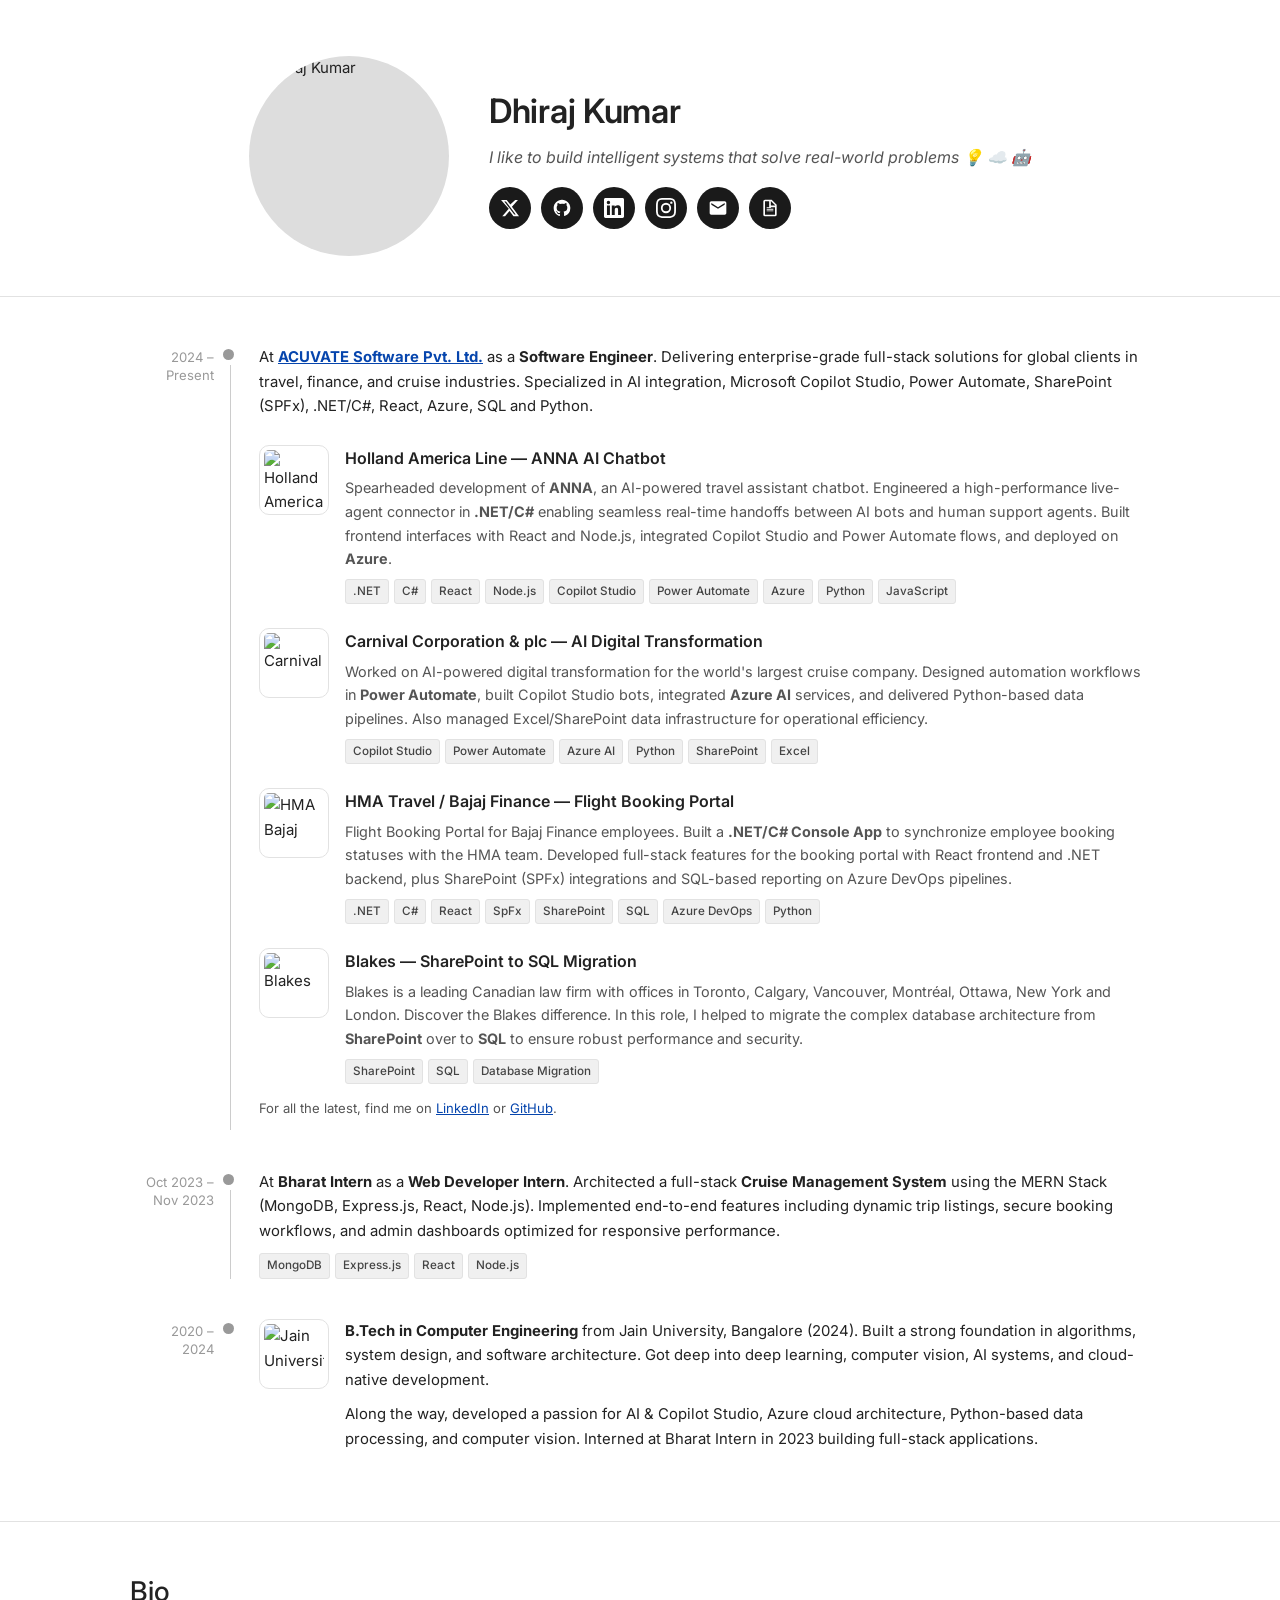
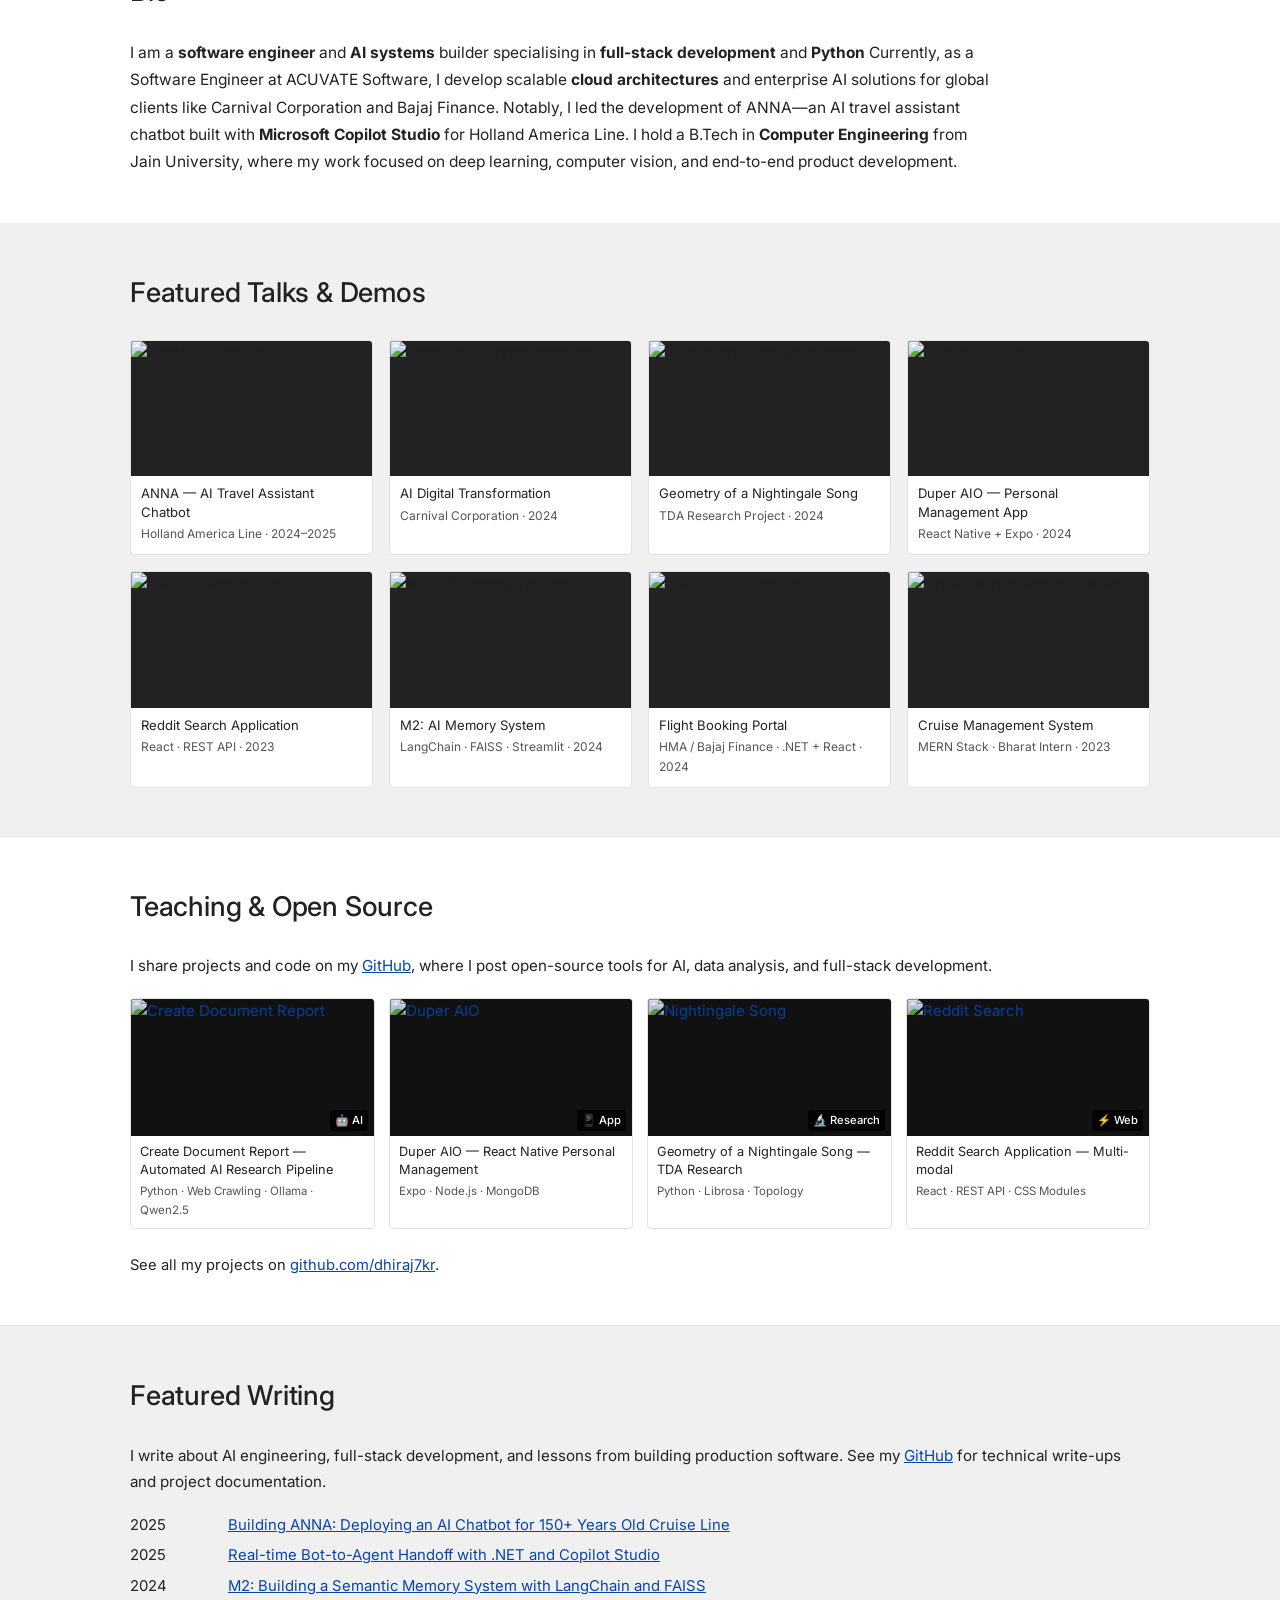
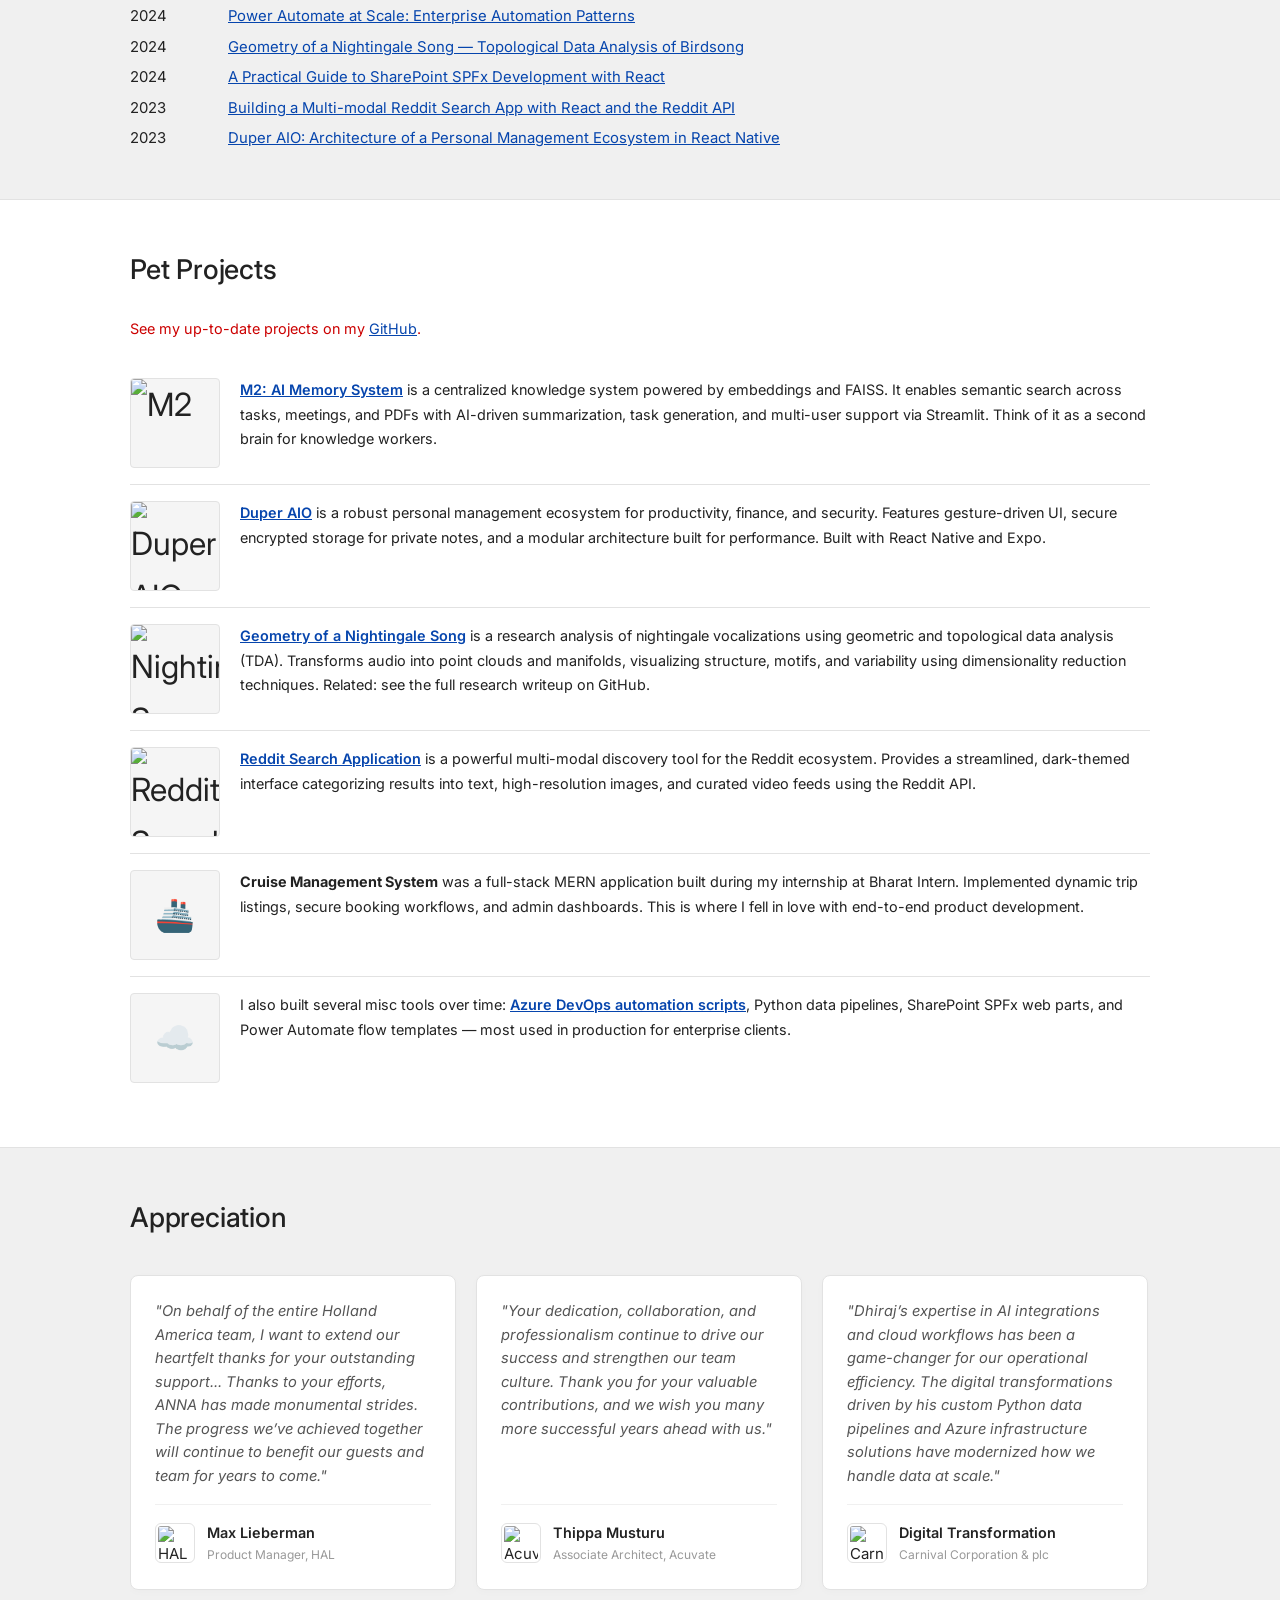
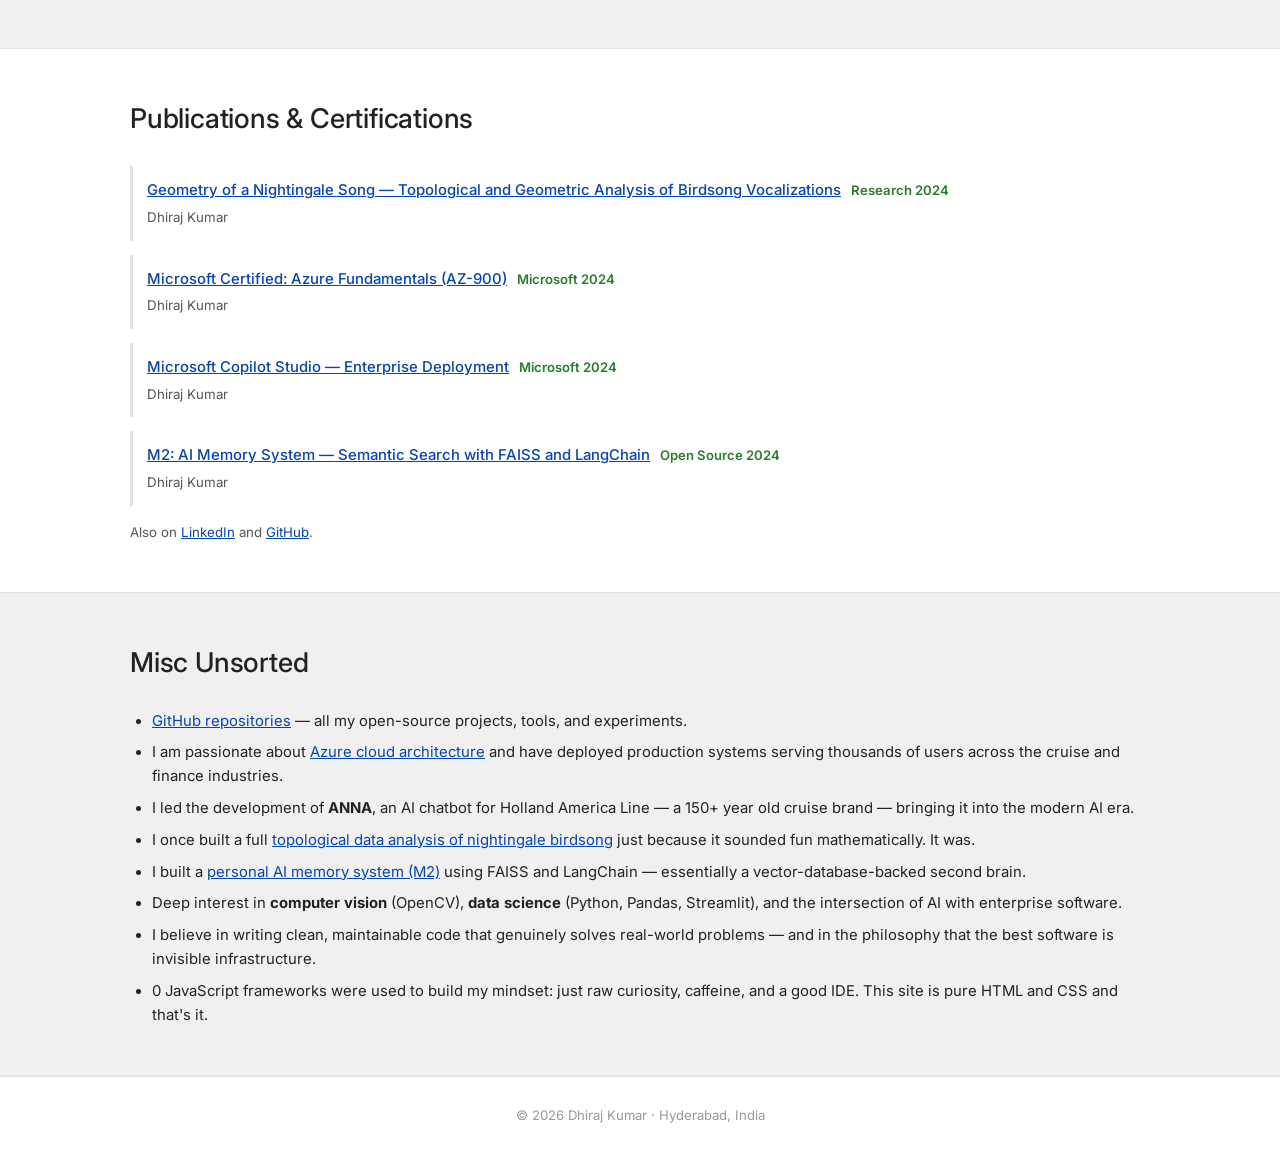
==== commit da11ac2c: "Update index.html Make the first letter capital of the headings and topics" ====
--- a/index.html
+++ b/index.html
@@ -642,7 +642,7 @@
 <div class="page">
   <div class="header">
     <img class="header-photo"
-      src="https://raw.githubusercontent.com/dhiraj7kr/digitalDhiraj/refs/heads/main/Project/DKGE.jpeg"
+      src="https://raw.githubusercontent.com/dhirajkrjp/digitalDhiraj/refs/heads/main/Project/DKGE.jpeg"
       alt="Dhiraj Kumar"
       onerror="this.style.background='#ddd'">
     <div class="header-info">
@@ -800,7 +800,7 @@
 <!-- ══════════════════ BIO ══════════════════ -->
 <div class="page">
   <div class="section">
-    <h2 class="section-title">bio</h2>
+    <h2 class="section-title">Bio</h2>
     <p class="bio-text">
       I am a <B>software engineer</B> and <b>AI systems</b> builder specialising in <b>full-stack development</b>  and <b>Python</b> Currently, as a Software Engineer at ACUVATE Software, I develop scalable <b>cloud architectures</b> and enterprise AI solutions for global clients like Carnival Corporation and Bajaj Finance. Notably, I led the development of ANNA—an AI travel assistant chatbot built with <b>Microsoft Copilot Studio</b> for Holland America Line. I hold a B.Tech in <B>Computer Engineering</B> from Jain University, where my work focused on deep learning, computer vision, and end-to-end product development.
     </p>
@@ -810,7 +810,7 @@
 <!-- ══════════════════ FEATURED TALKS / DEMOS ══════════════════ -->
 <div class="section-alt">
   <div class="page">
-    <h2 class="section-title">featured talks &amp; demos</h2>
+    <h2 class="section-title">Featured Talks &amp; Demos</h2>
     <div class="talks-grid">
 
       <div class="talk-card">
@@ -886,7 +886,7 @@
 <!-- ══════════════════ TEACHING / OPEN SOURCE ══════════════════ -->
 <div class="page">
   <div class="section">
-    <h2 class="section-title">teaching &amp; open source</h2>
+    <h2 class="section-title">Teaching &amp; Open Source</h2>
     <p style="font-size:0.95rem; color:var(--text); margin-bottom:20px;">
       I share projects and code on my <a href="https://github.com/dhiraj7kr" target="_blank">GitHub</a>, where I post open-source tools for AI, data analysis, and full-stack development.
     </p>
@@ -950,7 +950,7 @@
 <!-- ══════════════════ FEATURED WRITING ══════════════════ -->
 <div class="section-alt">
   <div class="page">
-    <h2 class="section-title">featured writing</h2>
+    <h2 class="section-title">Featured Writing</h2>
     <p class="writing-intro">
       I write about AI engineering, full-stack development, and lessons from building production software. See my <a href="https://github.com/dhiraj7kr" target="_blank">GitHub</a> for technical write-ups and project documentation.
     </p>
@@ -972,7 +972,7 @@
 <!-- ══════════════════ PET PROJECTS ══════════════════ -->
 <div class="page">
   <div class="section">
-    <h2 class="section-title">pet projects</h2>
+    <h2 class="section-title">Pet Projects</h2>
     <p class="pet-intro">See my up-to-date projects on my <a href="https://github.com/dhiraj7kr" target="_blank">GitHub</a>.</p>
 
     <div class="pet-list">
@@ -1040,7 +1040,7 @@
 <!-- ══════════════════ APPRECIATION ══════════════════ -->
 <div class="section-alt">
   <div class="page">
-    <h2 class="section-title">appreciation</h2>
+    <h2 class="section-title">Appreciation</h2>
 
     <!-- Infinite Carousel Implementation (Vanilla JS) -->
     <div class="carousel-container">
@@ -1127,7 +1127,7 @@
 <!-- ══════════════════ PUBLICATIONS / CERTIFICATIONS ══════════════════ -->
 <div class="page">
   <div class="section">
-    <h2 class="section-title">publications &amp; certifications</h2>
+    <h2 class="section-title">Publications &amp; Certifications</h2>
 
     <div class="pub-list">
 
@@ -1174,7 +1174,7 @@
 <!-- ══════════════════ MISC UNSORTED ══════════════════ -->
 <div class="section-alt">
   <div class="page">
-    <h2 class="section-title">misc unsorted</h2>
+    <h2 class="section-title">Misc Unsorted</h2>
     <ul class="misc-list">
       <li><a href="https://github.com/dhiraj7kr" target="_blank">GitHub repositories</a> — all my open-source projects, tools, and experiments.</li>
       <li>I am passionate about <a href="https://azure.microsoft.com" target="_blank">Azure cloud architecture</a> and have deployed production systems serving thousands of users across the cruise and finance industries.</li>
